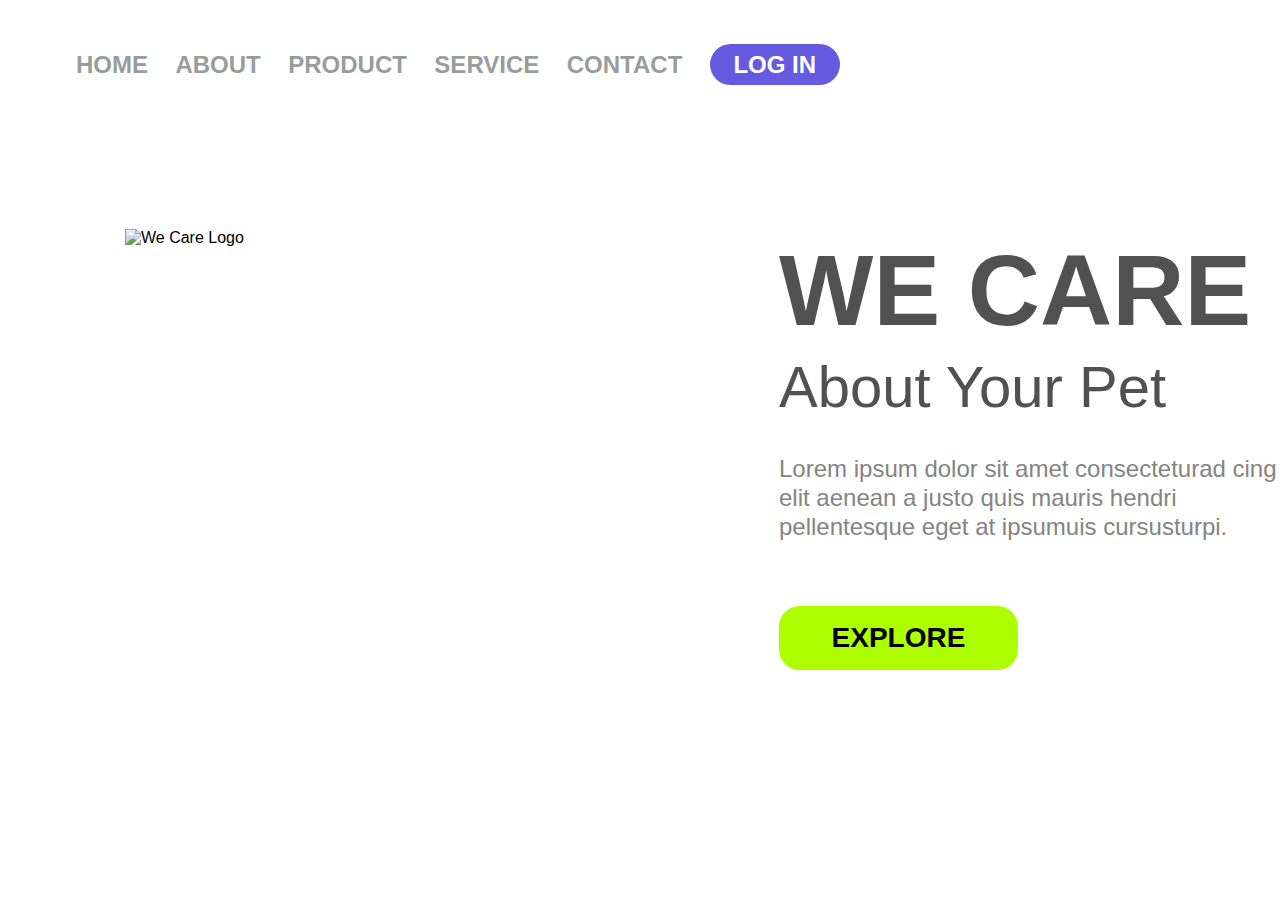
==== desafio-we-care/index.html @ c2041e19 "Initial commit" ====
<!DOCTYPE html>
<!--informando ao navegador a versão do HTML-->
<html lang="pt-br">
<!--lingua do site-->

<head>
    <meta charset="UTF-8">
    <meta http-equiv="X-UA-Compatible" content="IE=edge">
    <meta name="viewport" content="width=device-width, initial-scale=1.0">
    <title>We Care</title>
    <link rel="stylesheet" href="./style.css">
    <!--identificação do CSS-->
</head>

<body>
    <header>
        <!--cabeçalho da pagina-->
        <a class="link-header">HOME</a>
        <a class="link-header">ABOUT</a>
        <a class="link-header">PRODUCT</a>
        <a class="link-header">SERVICE</a>
        <a class="link-header">CONTACT</a>
        <button class="button-header">LOG IN</button>
    </header>

    <main>
        <!--conteúdo principal da pagina-->
        <img src="./We-Care-Logo.jpg" alt="We Care Logo" class="img-logo">

        <section>
            <!--está definindo uma seção na tag principal (main)-->
            <h1>WE CARE</h1>

            <h2>About Your Pet</h2>

            <p>
                Lorem ipsum dolor sit amet consecteturad cing elit aenean a justo quis mauris hendri pellentesque eget
                at ipsumuis cursusturpi.
            </p>

            <button class="button-main">EXPLORE</button>
        </section>
    </main>
</body>

</html>
---- desafio-we-care/style.css ----
* {
    @import url('https://fonts.googleapis.com/css2?family=Montserrat:wght@400;500;600;700;900&display=swap');
    margin: 0; /*para organizar as escritas. Por ter efeito cascata, os proximos ajustes irão modificar*/
    padding: 0; /*para organizar as escritas. Por ter efeito cascata, os proximos ajustes irão modificar*/
    box-sizing: border-box; /*utilizada para alterar a propriedade padrão da box model (widths e heights). border-box: tudo vai ficar dentro da medida definida p/width e height*/
    font-family: 'Montserrat', sans-serif;
}

header {
    margin: 44px 0 144px 76px;
}

.link-header {
    width: 79px;
    height: 29px;
    font-weight: 600; /*identificando a fonte importada*/
    font-size: 24px;
    line-height: 29px;
    color: #989D9C;
    cursor: pointer; /*troca da setinha pelo dedinho*/
    margin-right: 23px;
}

.button-header {
    background: #665AE1;
    border-radius: 20.5px;
    width: 130px;
    height: 41px;
    border: none; /*sem borda o botão*/
    font-size: 24px;
    line-height: 29px;
    font-weight: 600;
    color: #FFFFFF;
    cursor: pointer; /*troca da setinha pelo dedinho*/
}

.img-logo {
    width: 568px;
    height: 500px;
    margin-left: 125px;
    display: inline-block; /*especifica o tipo de caixa de renderização usada por um elemento*/
}

section {
    display: inline-block; /*elementos em linha, porém com caracteristicas do display Block e height e width podem ser alteradas*/
    margin-left: 86px;
    position: absolute;
}

h1 {
    font-weight: 900;
    font-size: 100px;
    line-height: 122px;
    color: #515151
    
}

h2 {
    font-weight: 500;
    font-size: 58px;
    line-height: 71px;
    color: #515151;
}

p {
    font-weight: 400;
    font-size: 24px;
    line-height: 29px;
    color: #848484;
    width: 515px;
    margin: 32px 146px 65px 0;
}

.button-main {
    width: 239px;
    height: 64px;
    background: #ADFF00;
    border-radius: 20.5px;
    border: none;
    font-weight: 700;
    font-size: 28px;
    line-height: 34px;
    color: #000000;
    cursor: pointer;
}

@media(min-width: 320px) and (max-width: 450px) {
    header, p {
        display: none;
    }

    main {
        text-align: center;
    }

    section {
        position: static;
        margin: 0;
    }

    .img-logo {
        width: 354px;
        height: 317px;
        margin: 149px 0 24px 0;
    }

    h1 {
        font-weight: 900;
        font-size: 50px;
        line-height: 60.95px;
        color: #515151;
        width: 263px;
        height: 52px;
    }

    h2 {
        width: 232px;
        height: 37px;
        font-weight: 500;
        font-size: 30px;
        line-height: 37px;
        color: #515151;
        margin: 7px auto 17px auto;
    }

    .button-main {
        width: 239px;
        height: 64px;
        background: #ADFF00;
        border-radius: 20.5px;
        border: none;
        font-weight: 700;
        font-size: 28px;
        line-height: 34px;
        color: #000000;
        cursor: pointer;
        margin-bottom: 133px;
        left: 19.25%;
        right: 19.25%;
        top: 23.44%;
        bottom: 35.9%;
    }
    
}
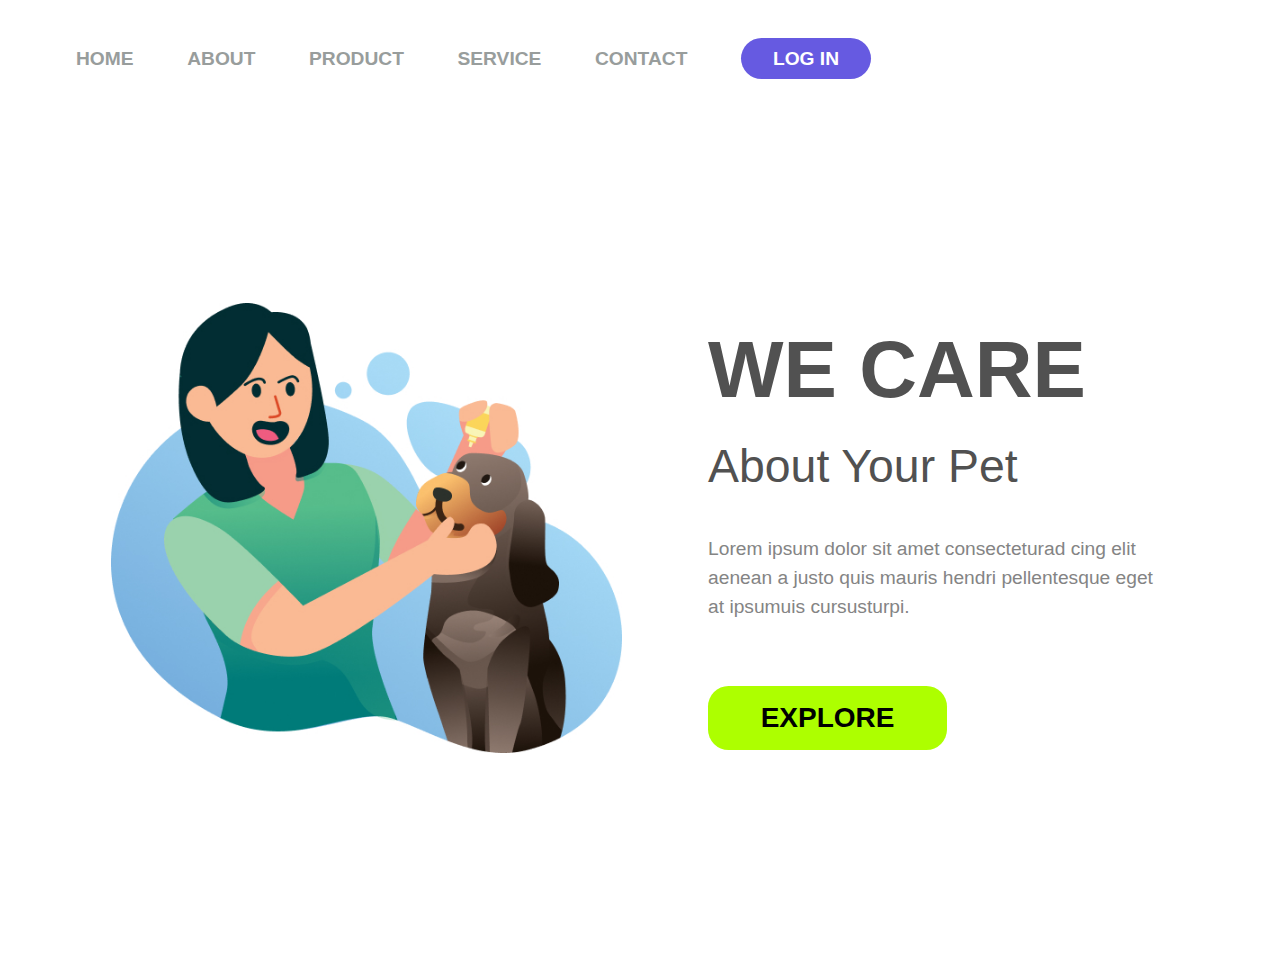
==== commit 13499019: "Updates on the second challenge" ====
--- a/desafio-we-care/index.html
+++ b/desafio-we-care/index.html
@@ -1,7 +1,5 @@
 <!DOCTYPE html>
-<!--informando ao navegador a versão do HTML-->
 <html lang="pt-br">
-<!--lingua do site-->
 
 <head>
     <meta charset="UTF-8">
@@ -9,36 +7,38 @@
     <meta name="viewport" content="width=device-width, initial-scale=1.0">
     <title>We Care</title>
     <link rel="stylesheet" href="./style.css">
-    <!--identificação do CSS-->
+    <link rel="shortcut icon" href="./we-care-logo.ico" type="image/x-icon">
 </head>
 
 <body>
-    <header>
-        <!--cabeçalho da pagina-->
-        <a class="link-header">HOME</a>
-        <a class="link-header">ABOUT</a>
-        <a class="link-header">PRODUCT</a>
-        <a class="link-header">SERVICE</a>
-        <a class="link-header">CONTACT</a>
-        <button class="button-header">LOG IN</button>
+    <header class="header">
+        <nav class="menu">
+            <a class="menu__link">HOME</a>
+            <a class="menu__link">ABOUT</a>
+            <a class="menu__link">PRODUCT</a>
+            <a class="menu__link">SERVICE</a>
+            <a class="menu__link">CONTACT</a>
+            <button class="menu__button">LOG IN</button>
+        </nav>    
     </header>
 
-    <main>
-        <!--conteúdo principal da pagina-->
-        <img src="./We-Care-Logo.jpg" alt="We Care Logo" class="img-logo">
+    <main class="main">
+        <div class="main__image">
+            <img class="main__image-logo" src="./we-care-logo.jpg" alt="We Care Logo" class="img-logo">
+        </div>
 
-        <section>
-            <!--está definindo uma seção na tag principal (main)-->
-            <h1>WE CARE</h1>
+        <section class="main__text">
+            
+            <h1 class="title">WE CARE</h1>
 
-            <h2>About Your Pet</h2>
+            <h2 class="title title--smaller">About Your Pet</h2>
 
-            <p>
+            <p class="text">
                 Lorem ipsum dolor sit amet consecteturad cing elit aenean a justo quis mauris hendri pellentesque eget
                 at ipsumuis cursusturpi.
             </p>
 
-            <button class="button-main">EXPLORE</button>
+            <button class="main__button">EXPLORE</button>
         </section>
     </main>
 </body>
--- a/desafio-we-care/style.css
+++ b/desafio-we-care/style.css
@@ -1,144 +1,198 @@
 * {
     @import url('https://fonts.googleapis.com/css2?family=Montserrat:wght@400;500;600;700;900&display=swap');
-    margin: 0; /*para organizar as escritas. Por ter efeito cascata, os proximos ajustes irão modificar*/
-    padding: 0; /*para organizar as escritas. Por ter efeito cascata, os proximos ajustes irão modificar*/
-    box-sizing: border-box; /*utilizada para alterar a propriedade padrão da box model (widths e heights). border-box: tudo vai ficar dentro da medida definida p/width e height*/
+    margin: 0; 
+    padding: 0; 
+    box-sizing: border-box; 
     font-family: 'Montserrat', sans-serif;
 }
 
-header {
-    margin: 44px 0 144px 76px;
+html {
+    font-size: 62.5%;
 }
 
-.link-header {
-    width: 79px;
-    height: 29px;
-    font-weight: 600; /*identificando a fonte importada*/
-    font-size: 24px;
-    line-height: 29px;
-    color: #989D9C;
-    cursor: pointer; /*troca da setinha pelo dedinho*/
-    margin-right: 23px;
+:root {
+    --menu-text-font-size: 2.4rem;
+    --title-font-size: 10rem;
+    --title-smaller-font-size: 5.8rem;
+    --main-button-font-size: 2.8rem;
 }
 
-.button-header {
+.header {
+    padding: 38px 0 0 76px;
+}
+
+.menu {
+    display: flex;
+    justify-content: space-between;
+    align-items: center;
+    width: 795px;
+}
+
+.menu__link {
+    display: flex;
+    font-weight: 600; 
+    font-size: var(--menu-text-font-size);
+    line-height: 2.9rem;
+    color: #989D9C;
+    cursor: pointer; 
+}
+
+.menu__button {
     background: #665AE1;
     border-radius: 20.5px;
     width: 130px;
     height: 41px;
-    border: none; /*sem borda o botão*/
-    font-size: 24px;
+    border: none; 
+    font-size: var(--menu-text-font-size);
     line-height: 29px;
     font-weight: 600;
     color: #FFFFFF;
-    cursor: pointer; /*troca da setinha pelo dedinho*/
+    cursor: pointer; 
 }
 
-.img-logo {
-    width: 568px;
-    height: 500px;
-    margin-left: 125px;
-    display: inline-block; /*especifica o tipo de caixa de renderização usada por um elemento*/
+.main {
+    display: flex;
+    justify-content: center;
+    align-items: center;
+    min-height: 100vh;
 }
 
-section {
-    display: inline-block; /*elementos em linha, porém com caracteristicas do display Block e height e width podem ser alteradas*/
-    margin-left: 86px;
-    position: absolute;
+.main__image {
+    width: 39.92%;
+    margin-right: 86px;     
 }
 
-h1 {
-    font-weight: 900;
-    font-size: 100px;
-    line-height: 122px;
-    color: #515151
-    
+.main__image-logo {
+    width: 100%;
 }
 
-h2 {
-    font-weight: 500;
-    font-size: 58px;
-    line-height: 71px;
-    color: #515151;
+.main__text {
+    display: flex;
+    flex-direction: column;
+    justify-content: center;
+    width: 36%;
 }
 
-p {
-    font-weight: 400;
-    font-size: 24px;
-    line-height: 29px;
-    color: #848484;
-    width: 515px;
-    margin: 32px 146px 65px 0;
-}
-
-.button-main {
+.main__button {
     width: 239px;
     height: 64px;
     background: #ADFF00;
     border-radius: 20.5px;
     border: none;
     font-weight: 700;
-    font-size: 28px;
+    font-size: var(--main-button-font-size);
     line-height: 34px;
     color: #000000;
     cursor: pointer;
 }
 
-@media(min-width: 320px) and (max-width: 450px) {
-    header, p {
+.title {
+    font-weight: 900;
+    font-size: var(--title-font-size);
+    line-height: 122px;
+    color: #515151; 
+    width: 100%;  
+}
+
+.title--smaller {
+    font-weight: 500;
+    font-size: var(--title-smaller-font-size);
+    line-height: 71px;
+    color: #515151;
+    width: 100%;
+}
+
+.text {
+    font-weight: 400;
+    font-size: var(--menu-text-font-size);
+    line-height: 29px;
+    color: #848484;
+    width: 100%;
+    margin: 32px 0 65px 0;
+}
+
+@media(max-width: 1436px) {
+    .menu__link, .menu__button, .text {
+        font-size: calc(var(--menu-text-font-size) - 0.48rem);
+    }
+
+    .title {
+        font-size: calc(var(--title-font-size) - 2rem);
+    }
+
+    .title--smaller {
+        font-size: calc(var(--title-smaller-font-size) - 1.16rem);
+    }
+}
+
+@media(max-width: 1152px) {
+    .menu__link, .menu__button, .text {
+        font-size: calc(var(--menu-text-font-size) - 0.86rem);
+    }
+
+    .title {
+        font-size: calc(var(--title-font-size) - 3.6rem);
+    }
+
+    .title--smaller {
+        font-size: calc(var(--title-smaller-font-size) - 2.10rem);
+    }
+}
+
+@media(max-width: 925px) {
+    .header {
+        display: flex;
+        justify-content: center;
+        padding: 38px 0 0 0;
+    }
+    
+    .menu {
+        width: 95%;
+    }
+    
+    .main {
+        flex-direction: column;
+        padding: 70px 0 133px 0;
+        text-align: center;
+    }
+    
+    .main__image {
+        width: 90%;
+        margin-right: 0px;     
+    }
+    
+    .main__image-logo {
+        width: 100%;
+    }
+    
+    .main__text {
+        width: 68%;
+        margin-top: 24px;
+        align-items: center;
+    }
+}
+
+@media(max-width: 650px) {
+    .header, .text {
         display: none;
     }
 
-    main {
-        text-align: center;
+    .main {
+        padding: 149px 0 133px 0;
     }
 
-    section {
-        position: static;
-        margin: 0;
+     .title--smaller {
+        margin: 7px 0 17px 0;
     }
 
-    .img-logo {
-        width: 354px;
-        height: 317px;
-        margin: 149px 0 24px 0;
-    }
-
-    h1 {
-        font-weight: 900;
-        font-size: 50px;
-        line-height: 60.95px;
-        color: #515151;
-        width: 263px;
-        height: 52px;
-    }
-
-    h2 {
-        width: 232px;
-        height: 37px;
-        font-weight: 500;
-        font-size: 30px;
-        line-height: 37px;
-        color: #515151;
-        margin: 7px auto 17px auto;
-    }
-
-    .button-main {
-        width: 239px;
-        height: 64px;
-        background: #ADFF00;
-        border-radius: 20.5px;
-        border: none;
-        font-weight: 700;
-        font-size: 28px;
-        line-height: 34px;
-        color: #000000;
-        cursor: pointer;
-        margin-bottom: 133px;
-        left: 19.25%;
-        right: 19.25%;
-        top: 23.44%;
-        bottom: 35.9%;
+    .title {
+        font-size: calc(var(--title-font-size) - 5rem);
+        line-height: 61px;
     }
     
-}+    .title--smaller {
+        font-size: calc(var(--title-smaller-font-size) - 2.8rem);
+        line-height: 37px;
+    }
+}
+
